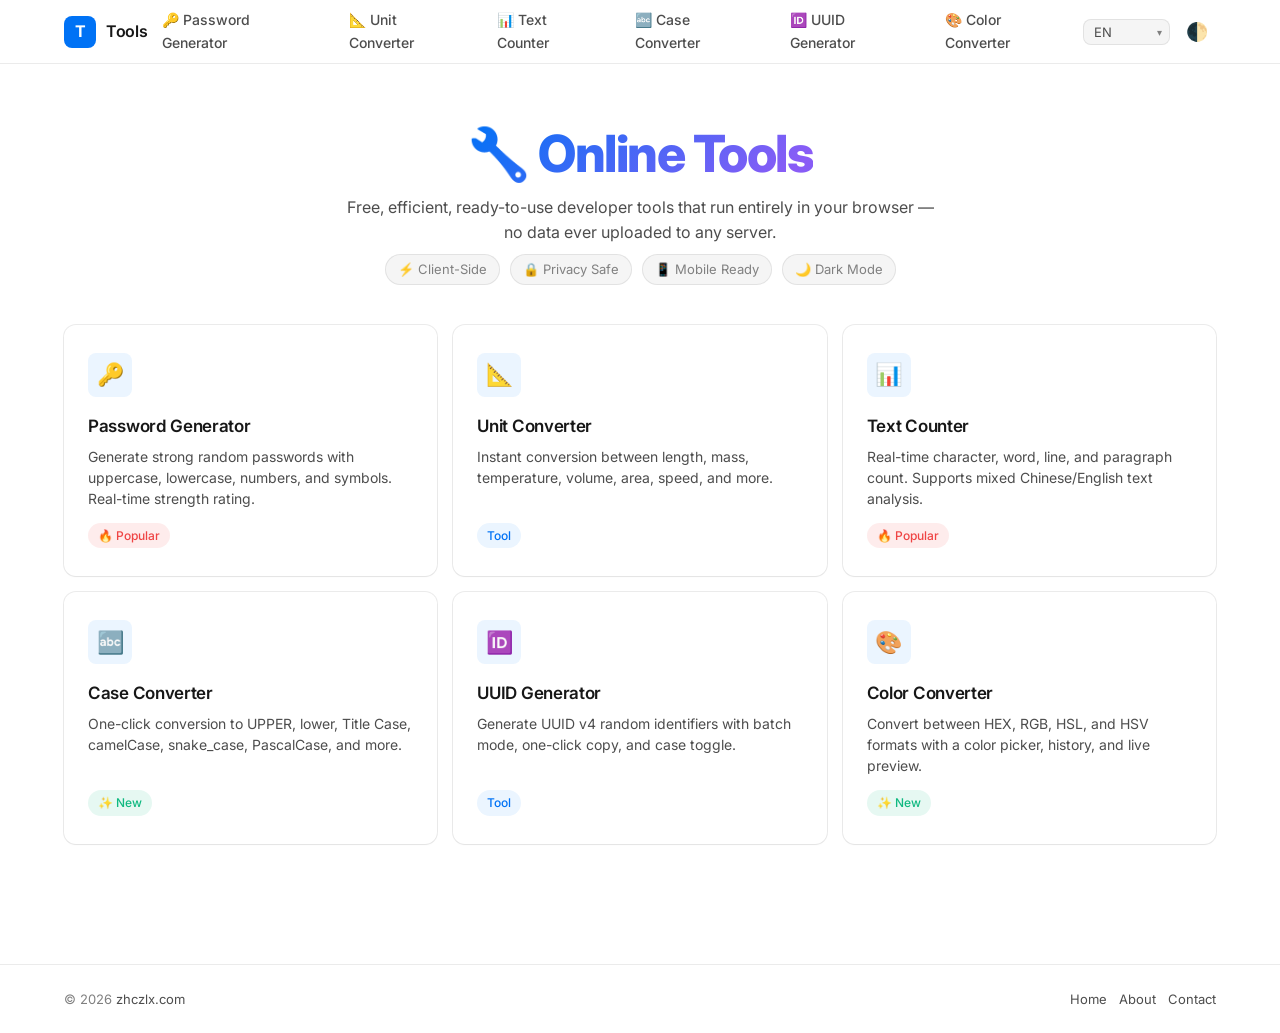
==== index.html @ 7f35aafa "🐛 fix: remove browser language detection, default to English always" ====
<!DOCTYPE html>
<html lang="en">
<head>
  <meta charset="UTF-8">
  <meta name="viewport" content="width=device-width, initial-scale=1.0">
  <title data-i18n="page.title">Online Tools — zhczlx.com/tools</title>
  <link rel="stylesheet" href="css/tools.css">
  <link rel="icon" href="data:image/svg+xml,<svg xmlns=%22http://www.w3.org/2000/svg%22 viewBox=%220 0 100 100%22><text y=%22.9em%22 font-size=%2290%22>🔧</text></svg>">
  <meta name="description" content="Free online tools: password generator, unit converter, text counter, case converter, UUID generator, color converter." data-i18n-att-description="page.description">
  <style>
    /* ===== ANIMATION STAGGER ===== */
    .tool-card:nth-child(1) { animation-delay: 0.05s; }
    .tool-card:nth-child(2) { animation-delay: 0.10s; }
    .tool-card:nth-child(3) { animation-delay: 0.15s; }
    .tool-card:nth-child(4) { animation-delay: 0.20s; }
    .tool-card:nth-child(5) { animation-delay: 0.25s; }
    .tool-card:nth-child(6) { animation-delay: 0.30s; }

    /* ===== HERO SUBTITLE WITH ICONS ===== */
    .hero-tags {
      display: flex;
      align-items: center;
      justify-content: center;
      gap: 10px;
      flex-wrap: wrap;
      margin-top: 8px;
    }
    .hero-tags span {
      font-size: 13px;
      color: var(--text-tertiary);
      padding: 4px 12px;
      border-radius: var(--radius-full);
      background: var(--bg-tertiary);
      border: 1px solid var(--border-color);
    }

    /* ===== LANGUAGE SWITCHER ===== */
    .lang-switcher {
      position: relative;
      display: inline-block;
    }
    .lang-switcher select {
      appearance: none;
      -webkit-appearance: none;
      padding: 4px 24px 4px 10px;
      font-size: 13px;
      border: 1px solid var(--border-color);
      border-radius: var(--radius-md, 6px);
      background: var(--bg-tertiary, #18181b);
      color: var(--text-secondary, #a1a1aa);
      cursor: pointer;
      outline: none;
      font-family: inherit;
      transition: border-color 0.2s, color 0.2s;
    }
    .lang-switcher select:hover {
      border-color: var(--accent, #3b82f6);
      color: var(--text-primary, #fafafa);
    }
    .lang-switcher::after {
      content: '▾';
      position: absolute;
      right: 8px;
      top: 50%;
      transform: translateY(-50%);
      font-size: 10px;
      color: var(--text-tertiary, #71717a);
      pointer-events: none;
    }
    .lang-switcher select:focus {
      border-color: var(--accent, #3b82f6);
      box-shadow: 0 0 0 2px var(--accent-light, rgba(59, 130, 246, 0.15));
    }

    /* ===== RESPONSIVE NAV ===== */
    @media (max-width: 768px) {
      .header-nav a span {
        display: none;
      }
      .hero-tags span {
        font-size: 11px;
        padding: 3px 10px;
      }
    }

    @media (max-width: 480px) {
      .header-inner {
        padding: 0 16px;
      }
      .page-hero {
        padding: 40px 0 24px;
      }
      .tool-grid {
        padding-bottom: 40px;
      }
    }

    /* ===== TAG VARIANTS ===== */
    .tool-card .tag.hot {
      color: #ef4444;
      background: rgba(239, 68, 68, 0.1);
    }
    .tool-card .tag.new {
      color: #10b981;
      background: rgba(16, 185, 129, 0.1);
    }

    @media (prefers-color-scheme: dark) {
      .tool-card .tag.hot {
        background: rgba(239, 68, 68, 0.15);
      }
      .tool-card .tag.new {
        background: rgba(16, 185, 129, 0.15);
      }
    }
  </style>
</head>
<body>

<!-- ===== STICKY HEADER ===== -->
<header class="site-header">
  <div class="header-inner">
    <a href="/" class="header-logo">
      <span class="logo-icon">T</span>
      <span data-i18n="header.logo">Tools</span>
    </a>
    <nav class="header-nav">
      <a href="password-generator.html"><span>🔑</span> <span data-i18n="nav.password">Password Generator</span></a>
      <a href="unit-converter.html"><span>📐</span> <span data-i18n="nav.unit">Unit Converter</span></a>
      <a href="text-counter.html"><span>📊</span> <span data-i18n="nav.counter">Text Counter</span></a>
      <a href="text-case.html"><span>🔤</span> <span data-i18n="nav.case">Case Converter</span></a>
      <a href="uuid-generator.html"><span>🆔</span> <span data-i18n="nav.uuid">UUID Generator</span></a>
      <a href="color-converter.html"><span>🎨</span> <span data-i18n="nav.color">Color Converter</span></a>
    </nav>
    <div class="lang-switcher">
      <select id="langSwitcher" aria-label="Select language">
        <option value="en">EN</option>
        <option value="zh-CN">中文</option>
        <option value="ja">日本語</option>
        <option value="ko">한국어</option>
        <option value="fr">Français</option>
        <option value="de">Deutsch</option>
      </select>
    </div>
    <button class="theme-toggle" id="themeToggle" aria-label="Toggle dark mode">🌓</button>
  </div>
</header>

<!-- ===== MAIN CONTENT ===== -->
<main>
  <div class="container">
    <!-- ===== HERO ===== -->
    <section class="page-hero">
      <h1><span class="gradient" data-i18n="hero.title">🔧 Online Tools</span></h1>
      <p data-i18n="hero.subtitle">Free, efficient, ready-to-use developer tools that run entirely in your browser — no data ever uploaded to any server.</p>
      <div class="hero-tags">
        <span data-i18n="hero.tag.client">⚡ Client-Side</span>
        <span data-i18n="hero.tag.privacy">🔒 Privacy Safe</span>
        <span data-i18n="hero.tag.mobile">📱 Mobile Ready</span>
        <span data-i18n="hero.tag.dark">🌙 Dark Mode</span>
      </div>
    </section>

    <!-- ===== TOOL GRID ===== -->
    <div class="tool-grid">

      <!-- Password Generator -->
      <a href="password-generator.html" class="tool-card animate-in">
        <div class="tool-card-icon">🔑</div>
        <h3 data-i18n="card.password.title">Password Generator</h3>
        <p data-i18n="card.password.desc">Generate strong random passwords with uppercase, lowercase, numbers, and symbols. Real-time strength rating.</p>
        <span class="tag hot" data-i18n="card.password.tag">🔥 Popular</span>
      </a>

      <!-- Unit Converter -->
      <a href="unit-converter.html" class="tool-card animate-in">
        <div class="tool-card-icon">📐</div>
        <h3 data-i18n="card.unit.title">Unit Converter</h3>
        <p data-i18n="card.unit.desc">Instant conversion between length, mass, temperature, volume, area, speed, and more.</p>
        <span class="tag" data-i18n="card.unit.tag">Tool</span>
      </a>

      <!-- Text Counter -->
      <a href="text-counter.html" class="tool-card animate-in">
        <div class="tool-card-icon">📊</div>
        <h3 data-i18n="card.counter.title">Text Counter</h3>
        <p data-i18n="card.counter.desc">Real-time character, word, line, and paragraph count. Supports mixed Chinese/English text analysis.</p>
        <span class="tag hot" data-i18n="card.counter.tag">🔥 Popular</span>
      </a>

      <!-- Text Case -->
      <a href="text-case.html" class="tool-card animate-in">
        <div class="tool-card-icon">🔤</div>
        <h3 data-i18n="card.case.title">Case Converter</h3>
        <p data-i18n="card.case.desc">One-click conversion to UPPER, lower, Title Case, camelCase, snake_case, PascalCase, and more.</p>
        <span class="tag new" data-i18n="card.case.tag">✨ New</span>
      </a>

      <!-- UUID Generator -->
      <a href="uuid-generator.html" class="tool-card animate-in">
        <div class="tool-card-icon">🆔</div>
        <h3 data-i18n="card.uuid.title">UUID Generator</h3>
        <p data-i18n="card.uuid.desc">Generate UUID v4 random identifiers with batch mode, one-click copy, and case toggle.</p>
        <span class="tag" data-i18n="card.uuid.tag">Tool</span>
      </a>

      <!-- Color Converter -->
      <a href="color-converter.html" class="tool-card animate-in">
        <div class="tool-card-icon">🎨</div>
        <h3 data-i18n="card.color.title">Color Converter</h3>
        <p data-i18n="card.color.desc">Convert between HEX, RGB, HSL, and HSV formats with a color picker, history, and live preview.</p>
        <span class="tag new" data-i18n="card.color.tag">✨ New</span>
      </a>

    </div>
  </div>
</main>

<!-- ===== FOOTER ===== -->
<footer class="site-footer">
  <div class="footer-inner">
    <span>&copy; 2026 <a href="https://zhczlx.com">zhczlx.com</a></span>
    <nav style="display:flex;gap:12px;flex-wrap:wrap;">
      <a href="https://zhczlx.com" data-i18n="footer.home">Home</a>
      <a href="https://zhczlx.com/about" data-i18n="footer.about">About</a>
      <a href="mailto:hi@zhczlx.com" data-i18n="footer.contact">Contact</a>
    </nav>
  </div>
</footer>

<!-- ===== TOAST ===== -->
<div class="toast" id="toast" data-i18n="toast.copied">✅ Copied to clipboard</div>

<!-- ===== JAVASCRIPT ===== -->
<script>
(function () {
  'use strict';

  // ----- i18n Dictionary -----
  var LANG_STORAGE_KEY = 'zhczlx-lang';

  var translations = {
    'en': {
      'page.title': 'Online Tools — zhczlx.com/tools',
      'page.description': 'Free online tools: password generator, unit converter, text counter, case converter, UUID generator, color converter.',
      'header.logo': 'Tools',
      'nav.password': 'Password Generator',
      'nav.unit': 'Unit Converter',
      'nav.counter': 'Text Counter',
      'nav.case': 'Case Converter',
      'nav.uuid': 'UUID Generator',
      'nav.color': 'Color Converter',
      'hero.title': '🔧 Online Tools',
      'hero.subtitle': 'Free, efficient, ready-to-use developer tools that run entirely in your browser — no data ever uploaded to any server.',
      'hero.tag.client': '⚡ Client-Side',
      'hero.tag.privacy': '🔒 Privacy Safe',
      'hero.tag.mobile': '📱 Mobile Ready',
      'hero.tag.dark': '🌙 Dark Mode',
      'card.password.title': 'Password Generator',
      'card.password.desc': 'Generate strong random passwords with uppercase, lowercase, numbers, and symbols. Real-time strength rating.',
      'card.password.tag': '🔥 Popular',
      'card.unit.title': 'Unit Converter',
      'card.unit.desc': 'Instant conversion between length, mass, temperature, volume, area, speed, and more.',
      'card.unit.tag': 'Tool',
      'card.counter.title': 'Text Counter',
      'card.counter.desc': 'Real-time character, word, line, and paragraph count. Supports mixed Chinese/English text analysis.',
      'card.counter.tag': '🔥 Popular',
      'card.case.title': 'Case Converter',
      'card.case.desc': 'One-click conversion to UPPER, lower, Title Case, camelCase, snake_case, PascalCase, and more.',
      'card.case.tag': '✨ New',
      'card.uuid.title': 'UUID Generator',
      'card.uuid.desc': 'Generate UUID v4 random identifiers with batch mode, one-click copy, and case toggle.',
      'card.uuid.tag': 'Tool',
      'card.color.title': 'Color Converter',
      'card.color.desc': 'Convert between HEX, RGB, HSL, and HSV formats with a color picker, history, and live preview.',
      'card.color.tag': '✨ New',
      'footer.home': 'Home',
      'footer.about': 'About',
      'footer.contact': 'Contact',
      'toast.copied': '✅ Copied to clipboard',
      'toast.failed': '❌ Copy failed, please copy manually'
    },
    'zh-CN': {
      'page.title': '在线工具集 — zhczlx.com/tools',
      'page.description': '免费在线工具集：密码生成器、单位换算、文本统计、大小写转换、UUID生成器、颜色转换器。',
      'header.logo': 'Tools',
      'nav.password': '密码生成器',
      'nav.unit': '单位换算',
      'nav.counter': '文本统计',
      'nav.case': '大小写转换',
      'nav.uuid': 'UUID生成',
      'nav.color': '颜色转换',
      'hero.title': '🔧 在线工具集',
      'hero.subtitle': '免费、高效、开箱即用的开发工具，全部在浏览器端运行，无需上传任何数据到服务器。',
      'hero.tag.client': '⚡ 纯客户端',
      'hero.tag.privacy': '🔒 隐私安全',
      'hero.tag.mobile': '📱 移动适配',
      'hero.tag.dark': '🌙 深色模式',
      'card.password.title': '密码生成器',
      'card.password.desc': '生成高强度随机密码，支持大小写、数字、符号组合，实时显示密码强度评级。',
      'card.password.tag': '热门',
      'card.unit.title': '单位换算',
      'card.unit.desc': '支持长度、质量、温度、体积、面积、速度等多种单位之间的即时换算。',
      'card.unit.tag': '工具',
      'card.counter.title': '文本统计',
      'card.counter.desc': '实时统计字符数、单词数、行数、段落数，支持中文/英文混合文本分析。',
      'card.counter.tag': '热门',
      'card.case.title': '大小写转换',
      'card.case.desc': '一键转换大写、小写、首字母大写、驼峰式、蛇形式、帕斯卡式等多种格式。',
      'card.case.tag': '新',
      'card.uuid.title': 'UUID 生成器',
      'card.uuid.desc': '生成 UUID v4 随机标识符，支持批量生成、一键复制、大写/小写格式切换。',
      'card.uuid.tag': '工具',
      'card.color.title': '颜色转换器',
      'card.color.desc': '在 HEX、RGB、HSL、HSV 格式之间互转，带取色器、历史记录与实时预览。',
      'card.color.tag': '新',
      'footer.home': '首页',
      'footer.about': '关于',
      'footer.contact': '联系',
      'toast.copied': '✅ 已复制到剪贴板',
      'toast.failed': '❌ 复制失败，请手动复制'
    },
    'ja': {
      'page.title': 'オンラインツール — zhczlx.com/tools',
      'page.description': '無料オンラインツール：パスワード生成、単位変換、テキストカウンター、大文字小文字変換、UUID生成、カラー変換。',
      'header.logo': 'Tools',
      'nav.password': 'パスワード生成',
      'nav.unit': '単位変換',
      'nav.counter': 'テキスト統計',
      'nav.case': '大文字小文字変換',
      'nav.uuid': 'UUID生成',
      'nav.color': 'カラー変換',
      'hero.title': '🔧 オンラインツール',
      'hero.subtitle': '無料で効率的な開発ツール、すべてブラウザ上で動作し、サーバーにデータをアップロードする必要はありません。',
      'hero.tag.client': '⚡ クライアント側',
      'hero.tag.privacy': '🔒 プライバシー安全',
      'hero.tag.mobile': '📱 モバイル対応',
      'hero.tag.dark': '🌙 ダークモード',
      'card.password.title': 'パスワード生成器',
      'card.password.desc': '大文字、小文字、数字、記号を組み合わせた強力なランダムパスワードを生成。リアルタイム強度評価。',
      'card.password.tag': '🔥 人気',
      'card.unit.title': '単位変換',
      'card.unit.desc': '長さ、質量、温度、体積、面積、速度など、多様な単位間の即時変換。',
      'card.unit.tag': 'ツール',
      'card.counter.title': 'テキストカウンター',
      'card.counter.desc': '文字数、単語数、行数、段落数をリアルタイムにカウント。中日英混合テキスト対応。',
      'card.counter.tag': '🔥 人気',
      'card.case.title': '大文字小文字変換',
      'card.case.desc': 'ワンクリックで大文字、小文字、先頭大文字、キャメルケース、スネークケース、パスカルケースなどに変換。',
      'card.case.tag': '✨ 新着',
      'card.uuid.title': 'UUID 生成器',
      'card.uuid.desc': 'UUID v4 ランダム識別子を生成。一括生成、ワンクリックコピー、大文字/小文字切替対応。',
      'card.uuid.tag': 'ツール',
      'card.color.title': 'カラー変換器',
      'card.color.desc': 'HEX、RGB、HSL、HSV 形式間の変換。カラーピッカー、履歴、リアルタイムプレビュー付き。',
      'card.color.tag': '✨ 新着',
      'footer.home': 'ホーム',
      'footer.about': '概要',
      'footer.contact': 'お問い合わせ',
      'toast.copied': '✅ クリップボードにコピーしました',
      'toast.failed': '❌ コピーに失敗しました。手動でコピーしてください'
    },
    'ko': {
      'page.title': '온라인 도구 — zhczlx.com/tools',
      'page.description': '무료 온라인 도구: 비밀번호 생성기, 단위 변환기, 텍스트 카운터, 대소문자 변환기, UUID 생성기, 색상 변환기.',
      'header.logo': 'Tools',
      'nav.password': '비밀번호 생성기',
      'nav.unit': '단위 변환',
      'nav.counter': '텍스트 통계',
      'nav.case': '대소문자 변환',
      'nav.uuid': 'UUID 생성',
      'nav.color': '색상 변환',
      'hero.title': '🔧 온라인 도구',
      'hero.subtitle': '무료로 효율적인 개발 도구, 모두 브라우저에서 실행되며 서버에 데이터를 업로드할 필요가 없습니다.',
      'hero.tag.client': '⚡ 클라이언트 측',
      'hero.tag.privacy': '🔒 개인정보 보호',
      'hero.tag.mobile': '📱 모바일 지원',
      'hero.tag.dark': '🌙 다크 모드',
      'card.password.title': '비밀번호 생성기',
      'card.password.desc': '대문자, 소문자, 숫자, 기호를 조합한 강력한 무작위 비밀번호 생성. 실시간 강도 평가.',
      'card.password.tag': '🔥 인기',
      'card.unit.title': '단위 변환기',
      'card.unit.desc': '길이, 질량, 온도, 부피, 면적, 속도 등 다양한 단위 간 즉시 변환.',
      'card.unit.tag': '도구',
      'card.counter.title': '텍스트 카운터',
      'card.counter.desc': '문자 수, 단어 수, 줄 수, 문단 수를 실시간으로 계산. 한중영 혼합 텍스트 지원.',
      'card.counter.tag': '🔥 인기',
      'card.case.title': '대소문자 변환기',
      'card.case.desc': 'UPPER, lower, Title Case, camelCase, snake_case, PascalCase 등 원클릭 변환.',
      'card.case.tag': '✨ 신규',
      'card.uuid.title': 'UUID 생성기',
      'card.uuid.desc': 'UUID v4 무작위 식별자 생성. 일괄 생성, 원클릭 복사, 대소문자 전환 지원.',
      'card.uuid.tag': '도구',
      'card.color.title': '색상 변환기',
      'card.color.desc': 'HEX, RGB, HSL, HSV 형식 간 변환. 색상 선택기, 기록, 실시간 미리보기 포함.',
      'card.color.tag': '✨ 신규',
      'footer.home': '홈',
      'footer.about': '소개',
      'footer.contact': '문의',
      'toast.copied': '✅ 클립보드에 복사되었습니다',
      'toast.failed': '❌ 복사 실패, 수동으로 복사해주세요'
    },
    'fr': {
      'page.title': 'Outils en ligne — zhczlx.com/tools',
      'page.description': 'Outils en ligne gratuits : générateur de mots de passe, convertisseur d\'unités, compteur de texte, convertisseur de casse, générateur UUID, convertisseur de couleurs.',
      'header.logo': 'Tools',
      'nav.password': 'Générateur de mots de passe',
      'nav.unit': 'Convertisseur d\'unités',
      'nav.counter': 'Compteur de texte',
      'nav.case': 'Convertisseur de casse',
      'nav.uuid': 'Générateur UUID',
      'nav.color': 'Convertisseur de couleurs',
      'hero.title': '🔧 Outils en ligne',
      'hero.subtitle': 'Des outils de développement gratuits, efficaces et prêts à l\'emploi, entièrement exécutés dans votre navigateur — aucune donnée envoyée à un serveur.',
      'hero.tag.client': '⚡ Côté client',
      'hero.tag.privacy': '🔒 Confidentialité',
      'hero.tag.mobile': '📱 Adapté mobile',
      'hero.tag.dark': '🌙 Mode sombre',
      'card.password.title': 'Générateur de mots de passe',
      'card.password.desc': 'Générez des mots de passe forts avec majuscules, minuscules, chiffres et symboles. Évaluation de force en temps réel.',
      'card.password.tag': '🔥 Populaire',
      'card.unit.title': 'Convertisseur d\'unités',
      'card.unit.desc': 'Conversion instantanée entre longueur, masse, température, volume, surface, vitesse et plus.',
      'card.unit.tag': 'Outil',
      'card.counter.title': 'Compteur de texte',
      'card.counter.desc': 'Comptage en temps réel des caractères, mots, lignes et paragraphes. Analyse de texte mixte chinois/anglais.',
      'card.counter.tag': '🔥 Populaire',
      'card.case.title': 'Convertisseur de casse',
      'card.case.desc': 'Conversion en un clic en MAJUSCULES, minuscules, Première lettre, camelCase, snake_case, PascalCase, etc.',
      'card.case.tag': '✨ Nouveau',
      'card.uuid.title': 'Générateur UUID',
      'card.uuid.desc': 'Générez des identifiants UUID v4 aléatoires avec mode batch, copie en un clic et basculement de casse.',
      'card.uuid.tag': 'Outil',
      'card.color.title': 'Convertisseur de couleurs',
      'card.color.desc': 'Convertissez entre les formats HEX, RGB, HSL et HSV avec un sélecteur de couleurs, historique et aperçu en direct.',
      'card.color.tag': '✨ Nouveau',
      'footer.home': 'Accueil',
      'footer.about': 'À propos',
      'footer.contact': 'Contact',
      'toast.copied': '✅ Copié dans le presse-papiers',
      'toast.failed': '❌ Échec de la copie, veuillez copier manuellement'
    },
    'de': {
      'page.title': 'Online-Tools — zhczlx.com/tools',
      'page.description': 'Kostenlose Online-Tools: Passwortgenerator, Einheitenumrechner, Textzähler, Fallumwandler, UUID-Generator, Farbkonverter.',
      'header.logo': 'Tools',
      'nav.password': 'Passwortgenerator',
      'nav.unit': 'Einheitenumrechner',
      'nav.counter': 'Textzähler',
      'nav.case': 'Fallumwandler',
      'nav.uuid': 'UUID-Generator',
      'nav.color': 'Farbkonverter',
      'hero.title': '🔧 Online-Tools',
      'hero.subtitle': 'Kostenlose, effiziente Entwickler-Tools, die vollständig im Browser laufen — keine Daten werden an Server gesendet.',
      'hero.tag.client': '⚡ Clientseitig',
      'hero.tag.privacy': '🔒 Datenschutz',
      'hero.tag.mobile': '📱 Mobil geeignet',
      'hero.tag.dark': '🌙 Dunkelmodus',
      'card.password.title': 'Passwortgenerator',
      'card.password.desc': 'Erstellen Sie starke Zufallspasswörter mit Großbuchstaben, Kleinbuchstaben, Zahlen und Symbolen. Echtzeit-Stärkebewertung.',
      'card.password.tag': '🔥 Beliebt',
      'card.unit.title': 'Einheitenumrechner',
      'card.unit.desc': 'Sofortige Umrechnung zwischen Länge, Masse, Temperatur, Volumen, Fläche, Geschwindigkeit und mehr.',
      'card.unit.tag': 'Werkzeug',
      'card.counter.title': 'Textzähler',
      'card.counter.desc': 'Echtzeit-Zählung von Zeichen, Wörtern, Zeilen und Absätzen. Unterstützt gemischte chinesische/englische Textanalyse.',
      'card.counter.tag': '🔥 Beliebt',
      'card.case.title': 'Fallumwandler',
      'card.case.desc': 'Ein-Klick-Umwandlung in GROSS, klein, Titel, camelCase, snake_case, PascalCase und mehr.',
      'card.case.tag': '✨ Neu',
      'card.uuid.title': 'UUID-Generator',
      'card.uuid.desc': 'Generieren Sie UUID v4-Zufallsidentifikatoren mit Batch-Modus, Ein-Klick-Kopie und Groß-/Kleinschreibungswechsel.',
      'card.uuid.tag': 'Werkzeug',
      'card.color.title': 'Farbkonverter',
      'card.color.desc': 'Konvertieren Sie zwischen HEX-, RGB-, HSL- und HSV-Formaten mit Farbwähler, Verlauf und Live-Vorschau.',
      'card.color.tag': '✨ Neu',
      'footer.home': 'Startseite',
      'footer.about': 'Über uns',
      'footer.contact': 'Kontakt',
      'toast.copied': '✅ In die Zwischenablage kopiert',
      'toast.failed': '❌ Kopieren fehlgeschlagen, bitte manuell kopieren'
    }
  };

  // ----- i18n Engine -----
  function getStoredLang() {
    try { return localStorage.getItem(LANG_STORAGE_KEY); } catch (e) { return null; }
  }

  function setStoredLang(lang) {
    try { localStorage.setItem(LANG_STORAGE_KEY, lang); } catch (e) { /* noop */ }
  }

  function getDefaultLang() {
    // Use saved preference, default to English
    var stored = getStoredLang();
    if (stored && translations[stored]) return stored;
    return 'en';
  }

  function applyLanguage(lang) {
    if (!translations[lang]) lang = 'en';
    var t = translations[lang];
    var langSelect = document.getElementById('langSwitcher');
    if (langSelect) langSelect.value = lang;

    // Update <title>
    if (t['page.title']) {
      document.title = t['page.title'];
    }

    // Update meta description
    var metaDesc = document.querySelector('meta[name="description"]');
    if (metaDesc && t['page.description']) {
      metaDesc.setAttribute('content', t['page.description']);
    }

    // Update all data-i18n elements (text content)
    var elements = document.querySelectorAll('[data-i18n]');
    for (var i = 0; i < elements.length; i++) {
      var key = elements[i].getAttribute('data-i18n');
      if (t[key] !== undefined) {
        elements[i].textContent = t[key];
      }
    }

    // Update all data-i18n-att-* elements (attribute content)
    var attrElements = document.querySelectorAll('[data-i18n-att-description]');
    for (var i = 0; i < attrElements.length; i++) {
      var key = attrElements[i].getAttribute('data-i18n-att-description');
      if (key && t[key] !== undefined) {
        attrElements[i].setAttribute('content', t[key]);
      }
    }

    // Update toast default and copy fallback messages
    window.__toastI18n = {
      copied: t['toast.copied'] || '✅ Copied to clipboard',
      failed: t['toast.failed'] || '❌ Copy failed, please copy manually'
    };

    // Update the toast element itself if it has data-i18n
    var toastEl = document.getElementById('toast');
    if (toastEl && t['toast.copied']) {
      // Only update if not currently showing a custom message
      if (!toastEl.classList.contains('show')) {
        toastEl.textContent = t['toast.copied'];
      }
    }

    setStoredLang(lang);
  }

  // ----- Initialize language -----
  var currentLang = getDefaultLang();
  applyLanguage(currentLang);

  // ----- Language switcher event -----
  var langSelect = document.getElementById('langSwitcher');
  if (langSelect) {
    langSelect.addEventListener('change', function () {
      applyLanguage(this.value);
    });
  }

  // ----- Theme Toggle -----
  const themeToggle = document.getElementById('themeToggle');
  const htmlEl = document.documentElement;
  const THEME_STORAGE_KEY = 'zhczlx-theme';

  function getPreferredTheme() {
    return window.matchMedia('(prefers-color-scheme: dark)').matches ? 'dark' : 'light';
  }

  function getStoredTheme() {
    try { return localStorage.getItem(THEME_STORAGE_KEY); } catch (e) { return null; }
  }

  function setStoredTheme(theme) {
    try { localStorage.setItem(THEME_STORAGE_KEY, theme); } catch (e) { /* noop */ }
  }

  function applyTheme(theme) {
    if (theme === 'dark') {
      htmlEl.style.colorScheme = 'dark';
      htmlEl.setAttribute('data-theme', 'dark');
      themeToggle.textContent = '☀️';
    } else {
      htmlEl.style.colorScheme = 'light';
      htmlEl.removeAttribute('data-theme');
      themeToggle.textContent = '🌓';
    }
  }

  // Initialize theme
  const stored = getStoredTheme();
  const initialTheme = stored || getPreferredTheme();
  applyTheme(initialTheme);

  themeToggle.addEventListener('click', function () {
    const current = htmlEl.getAttribute('data-theme') === 'dark' ? 'dark' : 'light';
    const next = current === 'dark' ? 'light' : 'dark';
    applyTheme(next);
    setStoredTheme(next);
  });

  // Listen for system preference changes (if no stored theme)
  window.matchMedia('(prefers-color-scheme: dark)').addEventListener('change', function (e) {
    if (!getStoredTheme()) {
      applyTheme(e.matches ? 'dark' : 'light');
    }
  });

  // ----- Force dark mode CSS variables -----
  const darkOverrideStyle = document.createElement('style');
  darkOverrideStyle.textContent = `
    html[data-theme="dark"] {
      --bg-primary: #0a0a0b !important;
      --bg-secondary: #111113 !important;
      --bg-tertiary: #18181b !important;
      --bg-card: #111113 !important;
      --bg-input: #18181b !important;
      --bg-hover: #27272a !important;
      --bg-toolbar: #18181b !important;
      --text-primary: #fafafa !important;
      --text-secondary: #a1a1aa !important;
      --text-tertiary: #71717a !important;
      --text-placeholder: #52525b !important;
      --text-inverse: #0a0a0b !important;
      --border-color: rgba(255, 255, 255, 0.08) !important;
      --border-color-strong: rgba(255, 255, 255, 0.12) !important;
      --shadow-sm: 0px 0px 0px 1px rgba(255,255,255,0.06), 0px 1px 2px rgba(0,0,0,0.2) !important;
      --shadow-md: 0px 0px 0px 1px rgba(255,255,255,0.06), 0px 2px 4px rgba(0,0,0,0.2), 0px 8px 16px -8px rgba(0,0,0,0.3) !important;
      --shadow-lg: 0px 0px 0px 1px rgba(255,255,255,0.06), 0px 4px 8px rgba(0,0,0,0.2), 0px 16px 24px -8px rgba(0,0,0,0.4) !important;
      --accent: #3b82f6 !important;
      --accent-hover: #60a5fa !important;
      --accent-light: rgba(59, 130, 246, 0.1) !important;
    }
  `;
  document.head.appendChild(darkOverrideStyle);

  // Apply dark if stored or preferred
  if (initialTheme === 'dark') {
    htmlEl.setAttribute('data-theme', 'dark');
    htmlEl.style.colorScheme = 'dark';
    themeToggle.textContent = '☀️';
  }

  // ----- Toast Notification System -----
  const toastEl = document.getElementById('toast');
  let toastTimeout = null;

  window.__toastI18n = {
    copied: translations[currentLang]['toast.copied'] || '✅ Copied to clipboard',
    failed: translations[currentLang]['toast.failed'] || '❌ Copy failed, please copy manually'
  };

  window.showToast = function (message) {
    if (!toastEl) return;
    toastEl.textContent = message || window.__toastI18n.copied;
    toastEl.classList.add('show');
    clearTimeout(toastTimeout);
    toastTimeout = setTimeout(function () {
      toastEl.classList.remove('show');
    }, 2000);
  };

  // ----- Copy-to-clipboard helper (for use on tool pages) -----
  window.copyToClipboard = function (text, successMsg) {
    if (!text && text !== '') return;
    if (navigator.clipboard && navigator.clipboard.writeText) {
      navigator.clipboard.writeText(text).then(function () {
        window.showToast(successMsg || window.__toastI18n.copied);
      }).catch(function () {
        fallbackCopy(text, successMsg);
      });
    } else {
      fallbackCopy(text, successMsg);
    }
  };

  function fallbackCopy(text, successMsg) {
    var textarea = document.createElement('textarea');
    textarea.value = text;
    textarea.style.position = 'fixed';
    textarea.style.opacity = '0';
    textarea.style.left = '-9999px';
    document.body.appendChild(textarea);
    textarea.select();
    try {
      document.execCommand('copy');
      window.showToast(successMsg || window.__toastI18n.copied);
    } catch (e) {
      window.showToast(window.__toastI18n.failed);
    }
    document.body.removeChild(textarea);
  }

  // ----- Animate cards on intersection (progressive enhancement) -----
  if ('IntersectionObserver' in window) {
    var cards = document.querySelectorAll('.tool-card.animate-in');
    if (cards.length) {
      var observer = new IntersectionObserver(function (entries) {
        entries.forEach(function (entry) {
          if (entry.isIntersecting) {
            entry.target.style.animationPlayState = 'running';
            observer.unobserve(entry.target);
          }
        });
      }, { threshold: 0.1 });
      cards.forEach(function (card) {
        // Pause animation initially so observer can start it
        card.style.animationPlayState = 'paused';
        observer.observe(card);
      });
      // Fallback: if observer doesn't trigger within 2s, start all
      setTimeout(function () {
        cards.forEach(function (card) {
          card.style.animationPlayState = 'running';
        });
      }, 2000);
    }
  }

})();
</script>

</body>
</html>
---- css/tools.css ----
/* =============================================
   TOOLS.ZHCZLX.COM — Design System
   Inspired by Open Design / Vercel Design System
   ============================================= */

@import url('https://fonts.googleapis.com/css2?family=Inter:wght@300;400;500;600;700;800;900&family=JetBrains+Mono:wght@400;500;600&display=swap');

/* ===== CSS CUSTOM PROPERTIES ===== */
:root {
  /* Backgrounds */
  --bg-primary: #ffffff;
  --bg-secondary: #fafafa;
  --bg-tertiary: #f5f5f5;
  --bg-card: #ffffff;
  --bg-input: #ffffff;
  --bg-hover: #f0f0f0;
  --bg-toolbar: #fafafa;

  /* Text */
  --text-primary: #171717;
  --text-secondary: #4d4d4d;
  --text-tertiary: #808080;
  --text-placeholder: #a0a0a0;
  --text-inverse: #ffffff;

  /* Borders */
  --border-color: rgba(0, 0, 0, 0.08);
  --border-color-strong: rgba(0, 0, 0, 0.12);

  /* Shadows */
  --shadow-sm: 0px 0px 0px 1px rgba(0,0,0,0.08), 0px 1px 2px rgba(0,0,0,0.04);
  --shadow-md: 0px 0px 0px 1px rgba(0,0,0,0.08), 0px 2px 4px rgba(0,0,0,0.04), 0px 8px 16px -8px rgba(0,0,0,0.06);
  --shadow-lg: 0px 0px 0px 1px rgba(0,0,0,0.08), 0px 4px 8px rgba(0,0,0,0.04), 0px 16px 24px -8px rgba(0,0,0,0.08);
  --shadow-inset: inset 0px 0px 0px 1px rgba(0,0,0,0.08);

  /* Accents */
  --accent: #0072f5;
  --accent-hover: #005cc9;
  --accent-light: #ebf5ff;
  --accent-ring: hsla(212, 100%, 48%, 1);

  /* Status colors */
  --success: #10b981;
  --warning: #f59e0b;
  --error: #ef4444;
  --info: #3b82f6;

  /* Radius */
  --radius-sm: 4px;
  --radius-md: 8px;
  --radius-lg: 12px;
  --radius-xl: 16px;
  --radius-full: 9999px;

  /* Typography */
  --font-sans: 'Inter', -apple-system, BlinkMacSystemFont, 'Segoe UI', Arial, sans-serif;
  --font-mono: 'JetBrains Mono', ui-monospace, SFMono-Regular, 'SF Mono', Menlo, monospace;

  /* Transitions */
  --transition-fast: 150ms ease;
  --transition-normal: 250ms ease;
  --transition-slow: 350ms cubic-bezier(0.16, 1, 0.3, 1);

  /* Layout */
  --header-height: 64px;
  --max-width: 1200px;
}

/* ===== DARK MODE ===== */
@media (prefers-color-scheme: dark) {
  :root {
    --bg-primary: #0a0a0b;
    --bg-secondary: #111113;
    --bg-tertiary: #18181b;
    --bg-card: #111113;
    --bg-input: #18181b;
    --bg-hover: #27272a;
    --bg-toolbar: #18181b;

    --text-primary: #fafafa;
    --text-secondary: #a1a1aa;
    --text-tertiary: #71717a;
    --text-placeholder: #52525b;
    --text-inverse: #0a0a0b;

    --border-color: rgba(255, 255, 255, 0.08);
    --border-color-strong: rgba(255, 255, 255, 0.12);

    --shadow-sm: 0px 0px 0px 1px rgba(255,255,255,0.06), 0px 1px 2px rgba(0,0,0,0.2);
    --shadow-md: 0px 0px 0px 1px rgba(255,255,255,0.06), 0px 2px 4px rgba(0,0,0,0.2), 0px 8px 16px -8px rgba(0,0,0,0.3);
    --shadow-lg: 0px 0px 0px 1px rgba(255,255,255,0.06), 0px 4px 8px rgba(0,0,0,0.2), 0px 16px 24px -8px rgba(0,0,0,0.4);

    --accent: #3b82f6;
    --accent-hover: #60a5fa;
    --accent-light: rgba(59, 130, 246, 0.1);
  }
}

/* ===== RESET ===== */
*, *::before, *::after { margin: 0; padding: 0; box-sizing: border-box; }

html {
  scroll-behavior: smooth;
  -webkit-font-smoothing: antialiased;
  -moz-osx-font-smoothing: grayscale;
}

body {
  font-family: var(--font-sans);
  background: var(--bg-primary);
  color: var(--text-primary);
  line-height: 1.6;
  min-height: 100vh;
  transition: background var(--transition-normal), color var(--transition-normal);
}

/* ===== SCROLLBAR ===== */
::-webkit-scrollbar { width: 6px; height: 6px; }
::-webkit-scrollbar-track { background: transparent; }
::-webkit-scrollbar-thumb { background: var(--text-tertiary); border-radius: 3px; }
::-webkit-scrollbar-thumb:hover { background: var(--text-secondary); }

/* ===== HEADER ===== */
.site-header {
  position: sticky;
  top: 0;
  z-index: 100;
  background: var(--bg-primary);
  backdrop-filter: blur(12px);
  -webkit-backdrop-filter: blur(12px);
  border-bottom: 1px solid var(--border-color);
  height: var(--header-height);
  display: flex;
  align-items: center;
  transition: background var(--transition-normal);
}

.header-inner {
  max-width: var(--max-width);
  margin: 0 auto;
  padding: 0 24px;
  width: 100%;
  display: flex;
  align-items: center;
  justify-content: space-between;
}

.header-logo {
  display: flex;
  align-items: center;
  gap: 10px;
  text-decoration: none;
  color: var(--text-primary);
  font-weight: 600;
  font-size: 16px;
  letter-spacing: -0.3px;
}

.header-logo .logo-icon {
  width: 32px;
  height: 32px;
  background: var(--accent);
  border-radius: var(--radius-md);
  display: flex;
  align-items: center;
  justify-content: center;
  font-size: 16px;
  color: white;
  font-weight: 700;
  transition: transform var(--transition-fast);
}

.header-logo:hover .logo-icon {
  transform: scale(1.05);
}

.header-nav {
  display: flex;
  align-items: center;
  gap: 4px;
}

.header-nav a {
  text-decoration: none;
  color: var(--text-secondary);
  font-size: 14px;
  font-weight: 500;
  padding: 6px 14px;
  border-radius: var(--radius-md);
  transition: all var(--transition-fast);
}

.header-nav a:hover {
  color: var(--text-primary);
  background: var(--bg-hover);
}

.header-nav a.active {
  color: var(--text-primary);
  background: var(--bg-tertiary);
}

.theme-toggle {
  background: none;
  border: none;
  cursor: pointer;
  padding: 8px;
  border-radius: var(--radius-md);
  color: var(--text-secondary);
  font-size: 18px;
  transition: all var(--transition-fast);
  margin-left: 8px;
}

.theme-toggle:hover {
  color: var(--text-primary);
  background: var(--bg-hover);
}

/* ===== CONTAINER ===== */
.container {
  max-width: var(--max-width);
  margin: 0 auto;
  padding: 0 24px;
  width: 100%;
}

/* ===== PAGE HERO ===== */
.page-hero {
  padding: 60px 0 40px;
  text-align: center;
}

.page-hero h1 {
  font-size: clamp(2rem, 4vw, 3.2rem);
  font-weight: 800;
  letter-spacing: -1.5px;
  line-height: 1.15;
  margin-bottom: 12px;
}

.page-hero h1 .gradient {
  background: linear-gradient(135deg, var(--accent) 0%, #8b5cf6 50%, var(--accent) 100%);
  background-size: 200% auto;
  -webkit-background-clip: text;
  -webkit-text-fill-color: transparent;
  background-clip: text;
  animation: gradient-shift 4s ease infinite;
}

@keyframes gradient-shift {
  0%, 100% { background-position: 0% center; }
  50% { background-position: 100% center; }
}

.page-hero p {
  color: var(--text-secondary);
  font-size: 16px;
  max-width: 600px;
  margin: 0 auto;
}

/* ===== TOOL GRID (Homepage) ===== */
.tool-grid {
  display: grid;
  grid-template-columns: repeat(auto-fill, minmax(280px, 1fr));
  gap: 16px;
  padding-bottom: 80px;
}

.tool-card {
  display: flex;
  flex-direction: column;
  text-decoration: none;
  color: var(--text-primary);
  background: var(--bg-card);
  border-radius: var(--radius-lg);
  padding: 28px 24px;
  box-shadow: var(--shadow-sm);
  transition: all var(--transition-normal);
  position: relative;
  overflow: hidden;
}

.tool-card::before {
  content: '';
  position: absolute;
  top: 0;
  left: 0;
  right: 0;
  height: 3px;
  background: linear-gradient(90deg, var(--accent), #8b5cf6);
  opacity: 0;
  transition: opacity var(--transition-normal);
}

.tool-card:hover {
  box-shadow: var(--shadow-md);
  transform: translateY(-2px);
}

.tool-card:hover::before {
  opacity: 1;
}

.tool-card:active {
  transform: translateY(0);
}

.tool-card-icon {
  width: 44px;
  height: 44px;
  border-radius: var(--radius-md);
  display: flex;
  align-items: center;
  justify-content: center;
  font-size: 22px;
  margin-bottom: 16px;
  background: var(--accent-light);
}

.tool-card h3 {
  font-size: 17px;
  font-weight: 600;
  letter-spacing: -0.3px;
  margin-bottom: 6px;
}

.tool-card p {
  font-size: 14px;
  color: var(--text-secondary);
  line-height: 1.5;
  flex: 1;
}

.tool-card .tag {
  margin-top: 14px;
  display: inline-flex;
  align-items: center;
  gap: 4px;
  font-size: 12px;
  font-weight: 500;
  color: var(--accent);
  background: var(--accent-light);
  padding: 3px 10px;
  border-radius: var(--radius-full);
  align-self: flex-start;
}

/* ===== TOOL PAGE LAYOUT ===== */
.tool-section {
  max-width: 800px;
  margin: 0 auto;
  padding: 40px 0 80px;
}

.tool-header {
  margin-bottom: 32px;
}

.tool-header .breadcrumb {
  display: flex;
  align-items: center;
  gap: 6px;
  font-size: 13px;
  color: var(--text-tertiary);
  margin-bottom: 12px;
}

.tool-header .breadcrumb a {
  color: var(--text-tertiary);
  text-decoration: none;
  transition: color var(--transition-fast);
}

.tool-header .breadcrumb a:hover {
  color: var(--accent);
}

.tool-header h1 {
  font-size: clamp(1.6rem, 3vw, 2.2rem);
  font-weight: 700;
  letter-spacing: -0.8px;
  margin-bottom: 8px;
}

.tool-header p {
  color: var(--text-secondary);
  font-size: 15px;
}

/* ===== TOOL CARD (individual tool container) ===== */
.tool-card-container {
  background: var(--bg-card);
  border-radius: var(--radius-xl);
  box-shadow: var(--shadow-sm);
  overflow: hidden;
  transition: box-shadow var(--transition-normal);
}

.tool-card-container:focus-within {
  box-shadow: var(--shadow-md), 0 0 0 2px var(--accent-ring);
}

.tool-body {
  padding: 32px;
}

.tool-footer {
  padding: 16px 32px;
  background: var(--bg-secondary);
  border-top: 1px solid var(--border-color);
  display: flex;
  justify-content: space-between;
  align-items: center;
  flex-wrap: wrap;
  gap: 8px;
}

.tool-footer .hint {
  font-size: 13px;
  color: var(--text-tertiary);
}

/* ===== FORM ELEMENTS ===== */
.input-group {
  margin-bottom: 20px;
}

.input-group label {
  display: block;
  font-size: 13px;
  font-weight: 600;
  color: var(--text-primary);
  margin-bottom: 6px;
  letter-spacing: -0.2px;
}

.input-group .label-hint {
  font-weight: 400;
  color: var(--text-tertiary);
  font-size: 12px;
}

input[type="text"],
input[type="number"],
input[type="password"],
textarea,
select {
  width: 100%;
  padding: 10px 14px;
  background: var(--bg-input);
  border: 1px solid var(--border-color-strong);
  border-radius: var(--radius-md);
  color: var(--text-primary);
  font-family: var(--font-sans);
  font-size: 15px;
  outline: none;
  transition: all var(--transition-fast);
}

input:focus,
textarea:focus,
select:focus {
  border-color: var(--accent);
  box-shadow: 0 0 0 3px var(--accent-light);
}

textarea {
  resize: vertical;
  min-height: 120px;
  font-family: var(--font-mono);
  font-size: 14px;
  line-height: 1.7;
}

select {
  cursor: pointer;
  appearance: none;
  background-image: url("data:image/svg+xml,%3Csvg xmlns='http://www.w3.org/2000/svg' width='12' height='12' viewBox='0 0 24 24' fill='none' stroke='%23808080' stroke-width='2' stroke-linecap='round' stroke-linejoin='round'%3E%3Cpolyline points='6 9 12 15 18 9'%3E%3C/polyline%3E%3C/svg%3E");
  background-repeat: no-repeat;
  background-position: right 12px center;
  padding-right: 36px;
}

/* ===== BUTTONS ===== */
.btn {
  display: inline-flex;
  align-items: center;
  justify-content: center;
  gap: 6px;
  padding: 10px 20px;
  border: none;
  border-radius: var(--radius-md);
  font-family: var(--font-sans);
  font-size: 14px;
  font-weight: 500;
  cursor: pointer;
  transition: all var(--transition-fast);
  text-decoration: none;
  line-height: 1;
}

.btn:active {
  transform: scale(0.97);
}

.btn-primary {
  background: var(--accent);
  color: white;
  box-shadow: 0px 0px 0px 1px transparent;
}

.btn-primary:hover {
  background: var(--accent-hover);
  box-shadow: 0px 0px 0px 1px rgba(0,0,0,0.1), 0px 2px 6px rgba(59,130,246,0.3);
}

.btn-secondary {
  background: var(--bg-tertiary);
  color: var(--text-primary);
  border: 1px solid var(--border-color-strong);
}

.btn-secondary:hover {
  background: var(--bg-hover);
}

.btn-ghost {
  background: transparent;
  color: var(--text-secondary);
  padding: 8px 12px;
}

.btn-ghost:hover {
  color: var(--text-primary);
  background: var(--bg-hover);
}

.btn-sm {
  padding: 6px 12px;
  font-size: 13px;
}

.btn-icon {
  width: 36px;
  height: 36px;
  padding: 0;
  display: inline-flex;
  align-items: center;
  justify-content: center;
  border-radius: var(--radius-md);
  border: 1px solid var(--border-color-strong);
  background: var(--bg-input);
  color: var(--text-secondary);
  cursor: pointer;
  font-size: 16px;
  transition: all var(--transition-fast);
}

.btn-icon:hover {
  color: var(--text-primary);
  background: var(--bg-hover);
  border-color: var(--text-tertiary);
}

.btn-icon.copied {
  background: var(--success);
  color: white;
  border-color: var(--success);
}

/* ===== OUTPUT FIELD ===== */
.output-field {
  display: flex;
  align-items: center;
  gap: 8px;
  padding: 12px 16px;
  background: var(--bg-secondary);
  border: 1px solid var(--border-color-strong);
  border-radius: var(--radius-md);
  font-family: var(--font-mono);
  font-size: 14px;
  line-height: 1.5;
  word-break: break-all;
  min-height: 44px;
  color: var(--text-primary);
  position: relative;
}

.output-field .output-text {
  flex: 1;
}

/* ===== STRENGTH METER ===== */
.strength-meter {
  display: flex;
  gap: 4px;
  margin: 8px 0 16px;
}

.strength-bar {
  height: 4px;
  flex: 1;
  border-radius: 2px;
  background: var(--bg-tertiary);
  transition: all var(--transition-normal);
}

.strength-bar.active.weak { background: var(--error); }
.strength-bar.active.medium { background: var(--warning); }
.strength-bar.active.strong { background: var(--info); }
.strength-bar.active.very-strong { background: var(--success); }

.strength-label {
  font-size: 13px;
  font-weight: 500;
  margin-bottom: 4px;
}

.strength-label.weak { color: var(--error); }
.strength-label.medium { color: var(--warning); }
.strength-label.strong { color: var(--info); }
.strength-label.very-strong { color: var(--success); }

/* ===== CHECKBOX / TOGGLE ===== */
.toggle-group {
  display: flex;
  flex-wrap: wrap;
  gap: 8px;
  margin: 12px 0;
}

.toggle-label {
  display: flex;
  align-items: center;
  gap: 8px;
  padding: 8px 14px;
  border: 1px solid var(--border-color-strong);
  border-radius: var(--radius-md);
  cursor: pointer;
  font-size: 13px;
  font-weight: 500;
  transition: all var(--transition-fast);
  user-select: none;
}

.toggle-label:hover {
  border-color: var(--accent);
}

.toggle-label.active {
  background: var(--accent-light);
  border-color: var(--accent);
  color: var(--accent);
}

.toggle-label input[type="checkbox"] {
  display: none;
}

/* ===== SLIDER ===== */
input[type="range"] {
  -webkit-appearance: none;
  appearance: none;
  width: 100%;
  height: 6px;
  background: var(--bg-tertiary);
  border-radius: 3px;
  outline: none;
  cursor: pointer;
  border: none;
  box-shadow: none;
}

input[type="range"]::-webkit-slider-thumb {
  -webkit-appearance: none;
  width: 18px;
  height: 18px;
  border-radius: 50%;
  background: var(--accent);
  cursor: pointer;
  box-shadow: 0px 0px 0px 1px rgba(0,0,0,0.1), 0px 2px 4px rgba(0,0,0,0.15);
  transition: transform var(--transition-fast);
}

input[type="range"]::-webkit-slider-thumb:hover {
  transform: scale(1.15);
}

input[type="range"]::-moz-range-thumb {
  width: 18px;
  height: 18px;
  border-radius: 50%;
  background: var(--accent);
  cursor: pointer;
  border: none;
}

/* ===== CHECKBOX (native style) ===== */
.checkbox-group {
  display: flex;
  flex-direction: column;
  gap: 8px;
}

.checkbox-item {
  display: flex;
  align-items: center;
  gap: 10px;
  cursor: pointer;
  font-size: 14px;
  user-select: none;
}

.checkbox-item input[type="checkbox"] {
  width: 18px;
  height: 18px;
  accent-color: var(--accent);
  cursor: pointer;
}

/* ===== RESULT STATS ===== */
.stats-row {
  display: grid;
  grid-template-columns: repeat(auto-fit, minmax(120px, 1fr));
  gap: 12px;
  margin: 20px 0;
}

.stat-item {
  text-align: center;
  padding: 16px 12px;
  background: var(--bg-secondary);
  border-radius: var(--radius-md);
  border: 1px solid var(--border-color);
}

.stat-item .stat-value {
  font-size: 24px;
  font-weight: 700;
  letter-spacing: -1px;
  color: var(--accent);
  line-height: 1.2;
}

.stat-item .stat-label {
  font-size: 12px;
  color: var(--text-tertiary);
  font-weight: 500;
  margin-top: 4px;
}

/* ===== CONVERTER ROW ===== */
.converter-row {
  display: flex;
  align-items: center;
  gap: 12px;
  margin-bottom: 16px;
}

.converter-row .input-wrap {
  flex: 1;
}

.converter-row .swap-btn {
  flex-shrink: 0;
  width: 40px;
  height: 40px;
  border-radius: 50%;
  border: 1px solid var(--border-color-strong);
  background: var(--bg-input);
  cursor: pointer;
  display: flex;
  align-items: center;
  justify-content: center;
  font-size: 18px;
  color: var(--text-secondary);
  transition: all var(--transition-fast);
  margin-top: 20px;
}

.converter-row .swap-btn:hover {
  background: var(--bg-hover);
  color: var(--accent);
  transform: rotate(180deg);
}

/* ===== UNIT CATEGORY TABS ===== */
.unit-tabs {
  display: flex;
  flex-wrap: wrap;
  gap: 4px;
  margin-bottom: 24px;
  padding: 4px;
  background: var(--bg-secondary);
  border-radius: var(--radius-md);
}

.unit-tab {
  padding: 8px 16px;
  border: none;
  background: transparent;
  color: var(--text-secondary);
  font-family: var(--font-sans);
  font-size: 13px;
  font-weight: 500;
  cursor: pointer;
  border-radius: var(--radius-sm);
  transition: all var(--transition-fast);
}

.unit-tab:hover {
  color: var(--text-primary);
}

.unit-tab.active {
  background: var(--bg-primary);
  color: var(--text-primary);
  box-shadow: var(--shadow-sm);
}

/* ===== TEXT TOOLS ===== */
.text-area-wrap {
  position: relative;
}

.text-area-wrap .char-count {
  position: absolute;
  bottom: 12px;
  right: 14px;
  font-size: 12px;
  color: var(--text-tertiary);
  font-family: var(--font-mono);
}

.action-bar {
  display: flex;
  flex-wrap: wrap;
  gap: 8px;
  margin: 16px 0;
}

/* ===== UUID LIST ===== */
.uuid-list {
  display: flex;
  flex-direction: column;
  gap: 6px;
  margin: 16px 0;
}

.uuid-item {
  display: flex;
  align-items: center;
  justify-content: space-between;
  padding: 10px 14px;
  background: var(--bg-secondary);
  border: 1px solid var(--border-color);
  border-radius: var(--radius-md);
  font-family: var(--font-mono);
  font-size: 13px;
  color: var(--text-primary);
  gap: 12px;
}

.uuid-item .uuid-text {
  flex: 1;
  word-break: break-all;
}

/* ===== COLOR PICKER ===== */
.color-preview-area {
  display: flex;
  gap: 16px;
  align-items: flex-start;
  margin-bottom: 20px;
}

.color-swatch {
  width: 120px;
  height: 120px;
  border-radius: var(--radius-lg);
  border: 1px solid var(--border-color);
  flex-shrink: 0;
  transition: background var(--transition-fast);
}

.color-input-wrap {
  flex: 1;
  display: flex;
  flex-direction: column;
  gap: 8px;
}

.color-input-wrap input[type="color"] {
  width: 60px;
  height: 60px;
  padding: 0;
  border: 1px solid var(--border-color-strong);
  border-radius: var(--radius-md);
  cursor: pointer;
  background: none;
}

.color-values {
  display: grid;
  grid-template-columns: 1fr 1fr;
  gap: 8px;
}

.color-value-item {
  display: flex;
  align-items: center;
  gap: 6px;
  padding: 8px 12px;
  background: var(--bg-secondary);
  border: 1px solid var(--border-color);
  border-radius: var(--radius-md);
  font-family: var(--font-mono);
  font-size: 13px;
}

.color-value-item .label {
  color: var(--text-tertiary);
  font-family: var(--font-sans);
  font-size: 12px;
  font-weight: 500;
  min-width: 32px;
}

.color-value-item .value {
  flex: 1;
  word-break: break-all;
}

.color-history {
  display: flex;
  flex-wrap: wrap;
  gap: 6px;
  margin-top: 12px;
}

.color-history-swatch {
  width: 28px;
  height: 28px;
  border-radius: var(--radius-sm);
  border: 1px solid var(--border-color);
  cursor: pointer;
  transition: transform var(--transition-fast);
}

.color-history-swatch:hover {
  transform: scale(1.2);
}

/* ===== RESPONSIVE ===== */
@media (max-width: 768px) {
  .tool-grid {
    grid-template-columns: 1fr;
  }
  
  .tool-body {
    padding: 20px;
  }
  
  .tool-footer {
    padding: 12px 20px;
    flex-direction: column;
    text-align: center;
  }
  
  .stats-row {
    grid-template-columns: repeat(2, 1fr);
  }
  
  .converter-row {
    flex-direction: column;
  }
  
  .converter-row .swap-btn {
    margin-top: 0;
    transform: rotate(90deg);
  }
  
  .converter-row .swap-btn:hover {
    transform: rotate(270deg);
  }
  
  .color-preview-area {
    flex-direction: column;
  }
  
  .color-swatch {
    width: 100%;
    height: 80px;
  }
  
  .color-values {
    grid-template-columns: 1fr;
  }
  
  .unit-tabs {
    overflow-x: auto;
    flex-wrap: nowrap;
    -webkit-overflow-scrolling: touch;
  }
  
  .header-nav a span {
    display: none;
  }
}

@media (max-width: 480px) {
  .container {
    padding: 0 16px;
  }
  
  .page-hero {
    padding: 40px 0 24px;
  }
  
  .tool-section {
    padding: 24px 0 60px;
  }
  
  .action-bar {
    flex-direction: column;
  }
  
  .action-bar .btn {
    width: 100%;
  }
}

/* ===== ANIMATIONS ===== */
@keyframes fadeIn {
  from { opacity: 0; transform: translateY(8px); }
  to { opacity: 1; transform: translateY(0); }
}

@keyframes slideUp {
  from { opacity: 0; transform: translateY(20px); }
  to { opacity: 1; transform: translateY(0); }
}

@keyframes pulse {
  0%, 100% { opacity: 1; }
  50% { opacity: 0.7; }
}

@keyframes scaleIn {
  from { opacity: 0; transform: scale(0.95); }
  to { opacity: 1; transform: scale(1); }
}

.animate-in {
  animation: fadeIn 0.4s ease both;
}

.animate-slide-up {
  animation: slideUp 0.5s cubic-bezier(0.16, 1, 0.3, 1) both;
}

/* ===== TOAST ===== */
.toast {
  position: fixed;
  bottom: 24px;
  left: 50%;
  transform: translateX(-50%) translateY(80px);
  background: var(--text-primary);
  color: var(--bg-primary);
  padding: 10px 20px;
  border-radius: var(--radius-md);
  font-size: 13px;
  font-weight: 500;
  box-shadow: var(--shadow-lg);
  opacity: 0;
  transition: all var(--transition-slow);
  z-index: 999;
  pointer-events: none;
}

.toast.show {
  opacity: 1;
  transform: translateX(-50%) translateY(0);
}

/* ===== LOADING SPINNER ===== */
.spinner {
  width: 20px;
  height: 20px;
  border: 2px solid var(--border-color);
  border-top-color: var(--accent);
  border-radius: 50%;
  animation: spin 0.6s linear infinite;
}

@keyframes spin {
  to { transform: rotate(360deg); }
}

/* ===== EMPTY STATE ===== */
.empty-state {
  text-align: center;
  padding: 40px 20px;
  color: var(--text-tertiary);
}

.empty-state .icon {
  font-size: 40px;
  margin-bottom: 12px;
  opacity: 0.5;
}

.empty-state p {
  font-size: 14px;
}

/* ===== FOOTER ===== */
.site-footer {
  border-top: 1px solid var(--border-color);
  padding: 24px 0;
  margin-top: 40px;
}

.footer-inner {
  max-width: var(--max-width);
  margin: 0 auto;
  padding: 0 24px;
  display: flex;
  justify-content: space-between;
  align-items: center;
  flex-wrap: wrap;
  gap: 8px;
  font-size: 13px;
  color: var(--text-tertiary);
}

.footer-inner a {
  color: var(--text-secondary);
  text-decoration: none;
  transition: color var(--transition-fast);
}

.footer-inner a:hover {
  color: var(--accent);
}
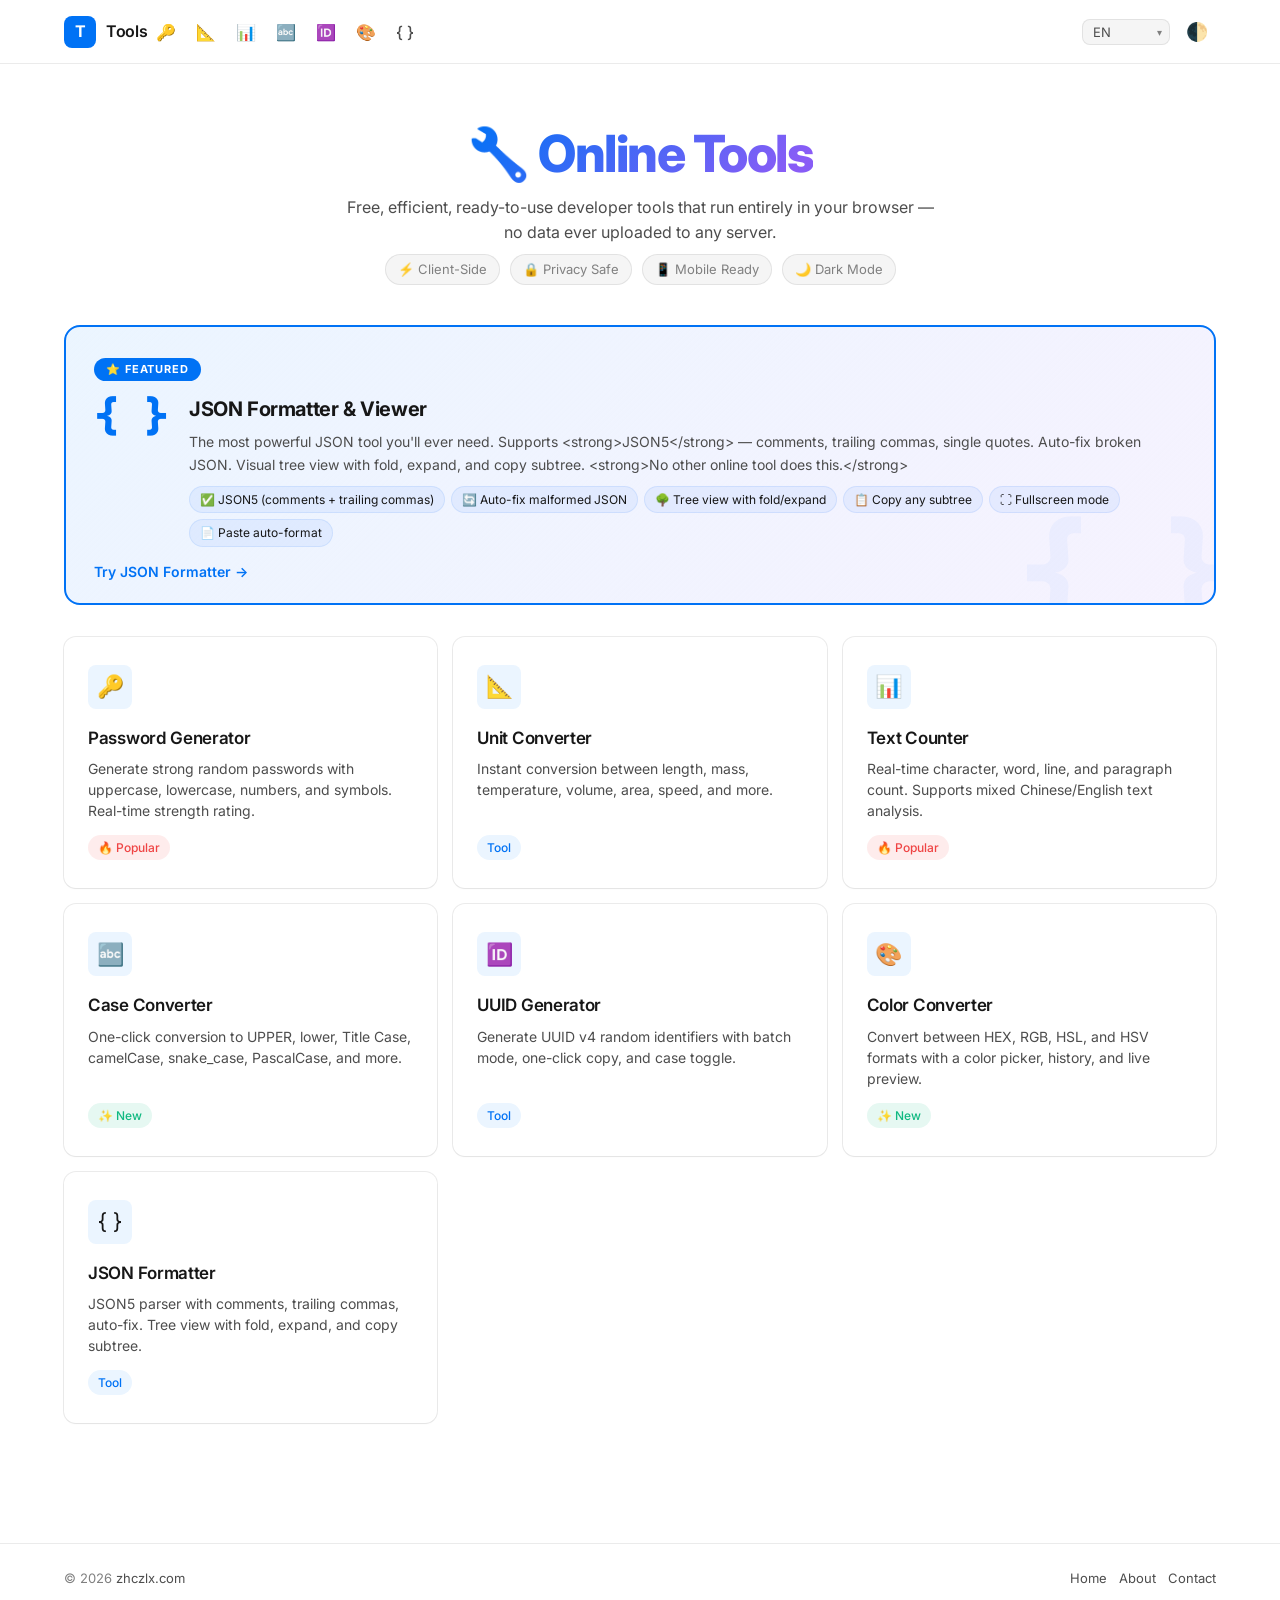
==== commit fc6bf96f: "🎨 homepage redesign: featured JSON section, icon-only nav, layout polish" ====
--- a/index.html
+++ b/index.html
@@ -2,6 +2,8 @@
 <html lang="en">
 <head>
   <meta charset="UTF-8">
+<script async src="https://pagead2.googlesyndication.com/pagead/js/adsbygoogle.js?client=ca-pub-8130430107774403" crossorigin="anonymous"></script>
+<meta name="google-adsense-account" content="ca-pub-8130430107774403">
   <meta name="viewport" content="width=device-width, initial-scale=1.0">
   <title data-i18n="page.title">Online Tools — zhczlx.com/tools</title>
   <link rel="stylesheet" href="css/tools.css">
@@ -35,10 +37,11 @@
     }
 
     /* ===== LANGUAGE SWITCHER ===== */
-    .lang-switcher {
-      position: relative;
-      display: inline-block;
-    }
+.lang-switcher {
+  position: relative;
+  display: inline-block;
+  margin-left: auto;
+}
     .lang-switcher select {
       appearance: none;
       -webkit-appearance: none;
@@ -105,6 +108,112 @@
       background: rgba(16, 185, 129, 0.1);
     }
 
+    /* ===== FEATURED JSON SECTION ===== */
+    .featured-json { margin-bottom: 32px; }
+    .featured-json-card {
+      display: block;
+      background: linear-gradient(135deg, var(--accent-light) 0%, rgba(139,92,246,0.08) 100%);
+      border: 2px solid var(--accent);
+      border-radius: var(--radius-xl);
+      padding: 28px 28px 20px;
+      text-decoration: none;
+      color: var(--text-primary);
+      transition: all var(--transition-normal);
+      position: relative;
+      overflow: hidden;
+    }
+    .featured-json-card::before {
+      content: '{ }';
+      position: absolute;
+      right: -20px;
+      bottom: -30px;
+      font-size: 120px;
+      font-weight: 900;
+      font-family: var(--font-mono);
+      opacity: 0.04;
+      color: var(--accent);
+      pointer-events: none;
+      line-height: 1;
+    }
+    .featured-json-card:hover {
+      transform: translateY(-3px);
+      box-shadow: 0 8px 32px rgba(59,130,246,0.15);
+      border-color: var(--accent-hover);
+    }
+    .featured-json-badge {
+      display: inline-block;
+      font-size: 11px;
+      font-weight: 700;
+      letter-spacing: 0.08em;
+      padding: 3px 12px;
+      border-radius: var(--radius-full);
+      background: var(--accent);
+      color: white;
+      margin-bottom: 12px;
+    }
+    .featured-json-content {
+      display: flex;
+      align-items: flex-start;
+      gap: 20px;
+    }
+    .featured-json-icon {
+      font-size: 42px;
+      font-weight: 900;
+      font-family: var(--font-mono);
+      color: var(--accent);
+      flex-shrink: 0;
+      line-height: 1;
+      margin-top: 2px;
+    }
+    .featured-json-content h2 {
+      font-size: 20px;
+      font-weight: 700;
+      letter-spacing: -0.4px;
+      margin-bottom: 6px;
+    }
+    .featured-json-content p {
+      font-size: 14px;
+      color: var(--text-secondary);
+      line-height: 1.6;
+      margin-bottom: 10px;
+    }
+    .featured-json-content p strong {
+      color: var(--accent);
+    }
+    .featured-json-features {
+      display: flex;
+      flex-wrap: wrap;
+      gap: 6px;
+    }
+    .featured-json-features span {
+      font-size: 12px;
+      padding: 3px 10px;
+      border-radius: var(--radius-full);
+      background: rgba(59,130,246,0.08);
+      border: 1px solid rgba(59,130,246,0.12);
+      white-space: nowrap;
+    }
+    .featured-json-cta {
+      margin-top: 14px;
+      font-size: 14px;
+      font-weight: 600;
+      color: var(--accent);
+      transition: gap var(--transition-fast);
+      display: flex;
+      align-items: center;
+      gap: 4px;
+    }
+    .featured-json-card:hover .featured-json-cta {
+      gap: 8px;
+    }
+
+    @media (max-width: 600px) {
+      .featured-json-content { flex-direction: column; gap: 12px; }
+      .featured-json-icon { font-size: 32px; }
+      .featured-json-card { padding: 20px; }
+      .featured-json-features span { white-space: normal; }
+    }
+
     @media (prefers-color-scheme: dark) {
       .tool-card .tag.hot {
         background: rgba(239, 68, 68, 0.15);
@@ -125,12 +234,13 @@
       <span data-i18n="header.logo">Tools</span>
     </a>
     <nav class="header-nav">
-      <a href="password-generator.html"><span>🔑</span> <span data-i18n="nav.password">Password Generator</span></a>
-      <a href="unit-converter.html"><span>📐</span> <span data-i18n="nav.unit">Unit Converter</span></a>
-      <a href="text-counter.html"><span>📊</span> <span data-i18n="nav.counter">Text Counter</span></a>
-      <a href="text-case.html"><span>🔤</span> <span data-i18n="nav.case">Case Converter</span></a>
-      <a href="uuid-generator.html"><span>🆔</span> <span data-i18n="nav.uuid">UUID Generator</span></a>
-      <a href="color-converter.html"><span>🎨</span> <span data-i18n="nav.color">Color Converter</span></a>
+      <a href="password-generator.html" title="🔑 Password Generator">🔑</a>
+      <a href="unit-converter.html" title="📐 Unit Converter">📐</a>
+      <a href="text-counter.html" title="📊 Text Counter">📊</a>
+      <a href="text-case.html" title="🔤 Case Converter">🔤</a>
+      <a href="uuid-generator.html" title="🆔 UUID Generator">🆔</a>
+      <a href="color-converter.html" title="🎨 Color Converter">🎨</a>
+      <a href="json-formatter.html" title="{ } JSON Formatter">{ }</a>
     </nav>
     <div class="lang-switcher">
       <select id="langSwitcher" aria-label="Select language">
@@ -161,6 +271,29 @@
       </div>
     </section>
 
+    <!-- ===== FEATURED: JSON FORMATTER ===== -->
+    <section class="featured-json">
+      <a href="json-formatter.html" class="featured-json-card">
+        <div class="featured-json-badge" data-i18n="json.badge">⭐ FEATURED</div>
+        <div class="featured-json-content">
+          <div class="featured-json-icon">{ }</div>
+          <div>
+            <h2 data-i18n="json.title">JSON Formatter &amp; Viewer</h2>
+            <p data-i18n="json.desc">The most powerful JSON tool you'll ever need. Supports <strong>JSON5</strong> — comments, trailing commas, single quotes. Auto-fix broken JSON. Visual tree view with fold, expand, and copy subtree. <strong>No other online tool does this.</strong></p>
+            <div class="featured-json-features">
+              <span data-i18n="json.f1">✅ JSON5 (comments + trailing commas)</span>
+              <span data-i18n="json.f2">🔄 Auto-fix malformed JSON</span>
+              <span data-i18n="json.f3">🌳 Tree view with fold/expand</span>
+              <span data-i18n="json.f4">📋 Copy any subtree</span>
+              <span data-i18n="json.f5">⛶ Fullscreen mode</span>
+              <span data-i18n="json.f6">📄 Paste auto-format</span>
+            </div>
+          </div>
+        </div>
+        <div class="featured-json-cta" data-i18n="json.cta">Try JSON Formatter →</div>
+      </a>
+    </section>
+
     <!-- ===== TOOL GRID ===== -->
     <div class="tool-grid">
 
@@ -210,6 +343,14 @@
         <h3 data-i18n="card.color.title">Color Converter</h3>
         <p data-i18n="card.color.desc">Convert between HEX, RGB, HSL, and HSV formats with a color picker, history, and live preview.</p>
         <span class="tag new" data-i18n="card.color.tag">✨ New</span>
+      </a>
+
+      <!-- JSON Formatter (end of grid) -->
+      <a href="json-formatter.html" class="tool-card animate-in">
+        <div class="tool-card-icon">{ }</div>
+        <h3 data-i18n="card.json.title">JSON Formatter</h3>
+        <p data-i18n="card.json.desc">JSON5 parser with comments, trailing commas, auto-fix. Tree view with fold, expand, and copy subtree.</p>
+        <span class="tag" data-i18n="card.json.tag">Tool</span>
       </a>
 
     </div>
@@ -250,6 +391,20 @@
       'nav.case': 'Case Converter',
       'nav.uuid': 'UUID Generator',
       'nav.color': 'Color Converter',
+      'nav.json': 'JSON',
+      'json.badge': '⭐ FEATURED',
+      'json.title': 'JSON Formatter & Viewer',
+      'json.desc': "The most powerful JSON tool you'll ever need. Supports <strong>JSON5</strong> — comments, trailing commas, single quotes. Auto-fix broken JSON. Visual tree view with fold, expand, and copy subtree. <strong>No other online tool does this.</strong>",
+      'json.f1': '✅ JSON5 (comments + trailing commas)',
+      'json.f2': '🔄 Auto-fix malformed JSON',
+      'json.f3': '🌳 Tree view with fold/expand',
+      'json.f4': '📋 Copy any subtree',
+      'json.f5': '⛶ Fullscreen mode',
+      'json.f6': '📄 Paste auto-format',
+      'json.cta': 'Try JSON Formatter →',
+      'card.json.title': 'JSON Formatter',
+      'card.json.desc': 'JSON5 parser with comments, trailing commas, auto-fix. Tree view with fold, expand, and copy subtree.',
+      'card.json.tag': 'Tool',
       'hero.title': '🔧 Online Tools',
       'hero.subtitle': 'Free, efficient, ready-to-use developer tools that run entirely in your browser — no data ever uploaded to any server.',
       'hero.tag.client': '⚡ Client-Side',
@@ -492,9 +647,15 @@
   }
 
   function getDefaultLang() {
-    // Use saved preference, default to English
+    // Check localStorage first, then browser preference, default to 'en'
     var stored = getStoredLang();
     if (stored && translations[stored]) return stored;
+    var browserLang = (navigator.language || navigator.userLanguage || '').split('-')[0];
+    if (browserLang === 'zh') return 'zh-CN';
+    if (browserLang === 'ja') return 'ja';
+    if (browserLang === 'ko') return 'ko';
+    if (browserLang === 'fr') return 'fr';
+    if (browserLang === 'de') return 'de';
     return 'en';
   }
 
--- a/css/tools.css
+++ b/css/tools.css
@@ -183,11 +183,12 @@
 .header-nav a {
   text-decoration: none;
   color: var(--text-secondary);
-  font-size: 14px;
+  font-size: 16px;
   font-weight: 500;
-  padding: 6px 14px;
+  padding: 6px 8px;
   border-radius: var(--radius-md);
   transition: all var(--transition-fast);
+  line-height: 1;
 }
 
 .header-nav a:hover {
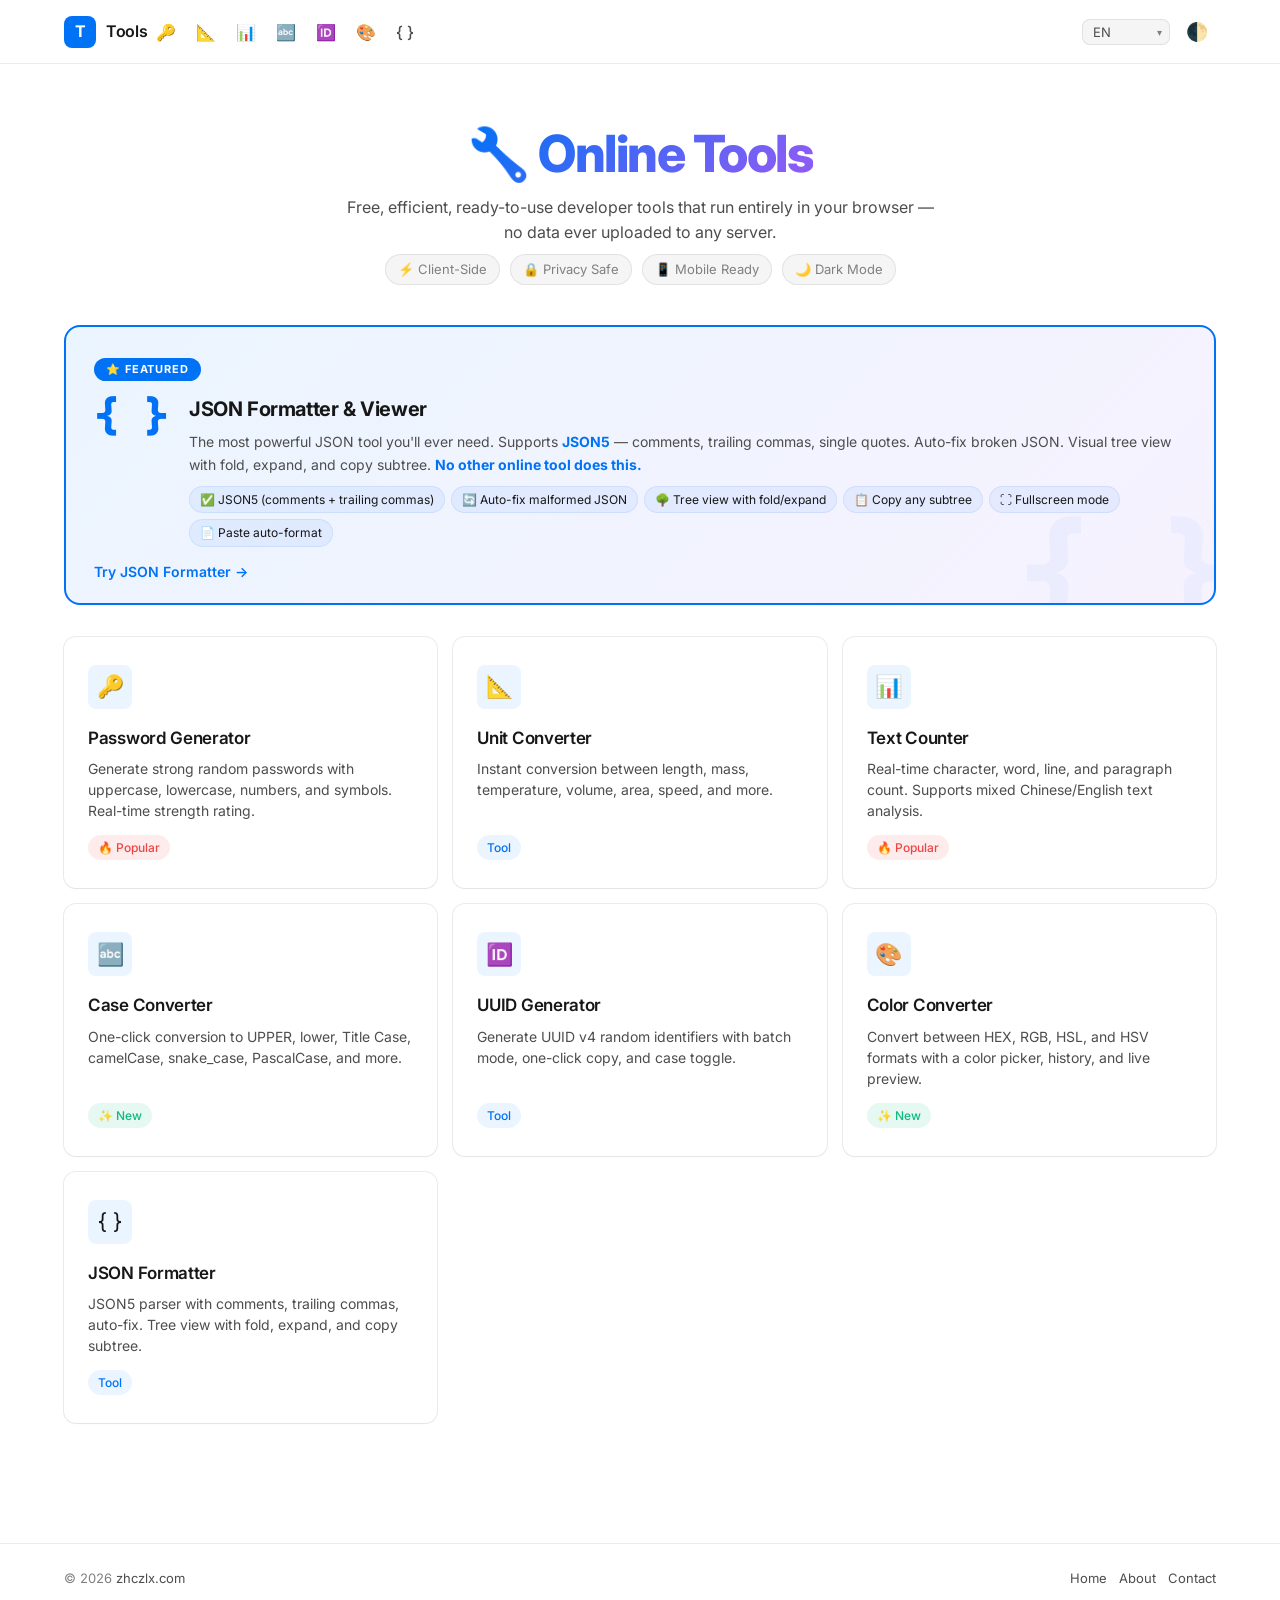
==== commit 9f5d034c: "🐛 fix: use innerHTML for i18n to render <strong> tags" ====
--- a/index.html
+++ b/index.html
@@ -445,6 +445,20 @@
       'nav.case': '大小写转换',
       'nav.uuid': 'UUID生成',
       'nav.color': '颜色转换',
+      'nav.json': 'JSON',
+      'json.badge': '⭐ 主打推荐',
+      'json.title': 'JSON 格式化与查看器',
+      'json.desc': '最强 JSON 工具，没有之一！支持 <strong>JSON5</strong>（注释、尾逗号、单引号），自动修复格式错误。可视化树形视图，可折叠展开、复制子节点。<strong>其他在线工具做不到这些。</strong>',
+      'json.f1': '✅ JSON5（注释 + 尾逗号）',
+      'json.f2': '🔄 自动修复格式错误',
+      'json.f3': '🌳 树形视图可折叠展开',
+      'json.f4': '📋 复制任意子节点',
+      'json.f5': '⛶ 全屏模式',
+      'json.f6': '📄 粘贴自动格式化',
+      'json.cta': '试试 JSON 格式化 →',
+      'card.json.title': 'JSON 格式化',
+      'card.json.desc': '支持 JSON5 注释、尾逗号、自动修复。树形视图可折叠展开、复制子节点。',
+      'card.json.tag': '工具',
       'hero.title': '🔧 在线工具集',
       'hero.subtitle': '免费、高效、开箱即用的开发工具，全部在浏览器端运行，无需上传任何数据到服务器。',
       'hero.tag.client': '⚡ 纯客户端',
@@ -486,6 +500,20 @@
       'nav.uuid': 'UUID生成',
       'nav.color': 'カラー変換',
       'hero.title': '🔧 オンラインツール',
+      'nav.json': 'JSON',
+      'json.badge': '⭐ 注目',
+      'json.title': 'JSON フォーマッター & Viewer',
+      'json.desc': '最高のJSONツール！',
+      'json.f1': '✅ JSON5（コメント + 末尾カンマ）',
+      'json.f2': '🔄 JSON自動修復',
+      'json.f3': '🌳 折りたたみ可能なツリービュー',
+      'json.f4': '📋 サブツリーをコピー',
+      'json.f5': '⛶ 全画面モード',
+      'json.f6': '📄 貼り付け自動フォーマット',
+      'json.cta': 'JSON フォーマッターを試す →',
+      'card.json.title': 'JSON フォーマッター',
+      'card.json.desc': '最高のJSONツール！',
+      'card.json.tag': 'Tool',
       'hero.subtitle': '無料で効率的な開発ツール、すべてブラウザ上で動作し、サーバーにデータをアップロードする必要はありません。',
       'hero.tag.client': '⚡ クライアント側',
       'hero.tag.privacy': '🔒 プライバシー安全',
@@ -526,6 +554,20 @@
       'nav.uuid': 'UUID 생성',
       'nav.color': '색상 변환',
       'hero.title': '🔧 온라인 도구',
+      'nav.json': 'JSON',
+      'json.badge': '⭐ 추천',
+      'json.title': 'JSON 포맷터 & Viewer',
+      'json.desc': '최고의 JSON 도구!',
+      'json.f1': '✅ JSON5 (주석 + 후행 쉼표)',
+      'json.f2': '🔄 자동 수정',
+      'json.f3': '🌳 접기/펼치기 트리 뷰',
+      'json.f4': '📋 하위 트리 복사',
+      'json.f5': '⛶ 전체 화면',
+      'json.f6': '📄 붙여넣기 자동 포맷',
+      'json.cta': 'JSON 포맷터 사용해보기 →',
+      'card.json.title': 'JSON 포맷터',
+      'card.json.desc': '최고의 JSON 도구!',
+      'card.json.tag': 'Tool',
       'hero.subtitle': '무료로 효율적인 개발 도구, 모두 브라우저에서 실행되며 서버에 데이터를 업로드할 필요가 없습니다.',
       'hero.tag.client': '⚡ 클라이언트 측',
       'hero.tag.privacy': '🔒 개인정보 보호',
@@ -566,6 +608,20 @@
       'nav.uuid': 'Générateur UUID',
       'nav.color': 'Convertisseur de couleurs',
       'hero.title': '🔧 Outils en ligne',
+      'nav.json': 'JSON',
+      'json.badge': '⭐ RECOMMANDÉ',
+      'json.title': 'Formateur JSON & Viewer',
+      'json.desc': 'Le meilleur outil JSON !',
+      'json.f1': '✅ JSON5 (commentaires + virgules)',
+      'json.f2': '🔄 Correction automatique',
+      'json.f3': '🌳 Arborescence pliable',
+      'json.f4': '📋 Copier sous-arbre',
+      'json.f5': '⛶ Plein écran',
+      'json.f6': '📄 Formatage automatique',
+      'json.cta': 'Essayer le formateur JSON →',
+      'card.json.title': 'Formateur JSON',
+      'card.json.desc': 'Le meilleur outil JSON !',
+      'card.json.tag': 'Tool',
       'hero.subtitle': 'Des outils de développement gratuits, efficaces et prêts à l\'emploi, entièrement exécutés dans votre navigateur — aucune donnée envoyée à un serveur.',
       'hero.tag.client': '⚡ Côté client',
       'hero.tag.privacy': '🔒 Confidentialité',
@@ -606,6 +662,20 @@
       'nav.uuid': 'UUID-Generator',
       'nav.color': 'Farbkonverter',
       'hero.title': '🔧 Online-Tools',
+      'nav.json': 'JSON',
+      'json.badge': '⭐ EMPFOHLEN',
+      'json.title': 'JSON-Formatierer & Viewer',
+      'json.desc': 'Das beste JSON-Tool!',
+      'json.f1': '✅ JSON5 (Kommentare + Kommas)',
+      'json.f2': '🔄 Automatische Korrektur',
+      'json.f3': '🌳 Einklappbare Baumansicht',
+      'json.f4': '📋 Teilbaum kopieren',
+      'json.f5': '⛶ Vollbildmodus',
+      'json.f6': '📄 Auto-Format beim Einfügen',
+      'json.cta': 'JSON-Formatierer ausprobieren →',
+      'card.json.title': 'JSON-Formatierer',
+      'card.json.desc': 'Das beste JSON-Tool!',
+      'card.json.tag': 'Tool',
       'hero.subtitle': 'Kostenlose, effiziente Entwickler-Tools, die vollständig im Browser laufen — keine Daten werden an Server gesendet.',
       'hero.tag.client': '⚡ Clientseitig',
       'hero.tag.privacy': '🔒 Datenschutz',
@@ -681,7 +751,7 @@
     for (var i = 0; i < elements.length; i++) {
       var key = elements[i].getAttribute('data-i18n');
       if (t[key] !== undefined) {
-        elements[i].textContent = t[key];
+        elements[i].innerHTML = t[key];
       }
     }
 
